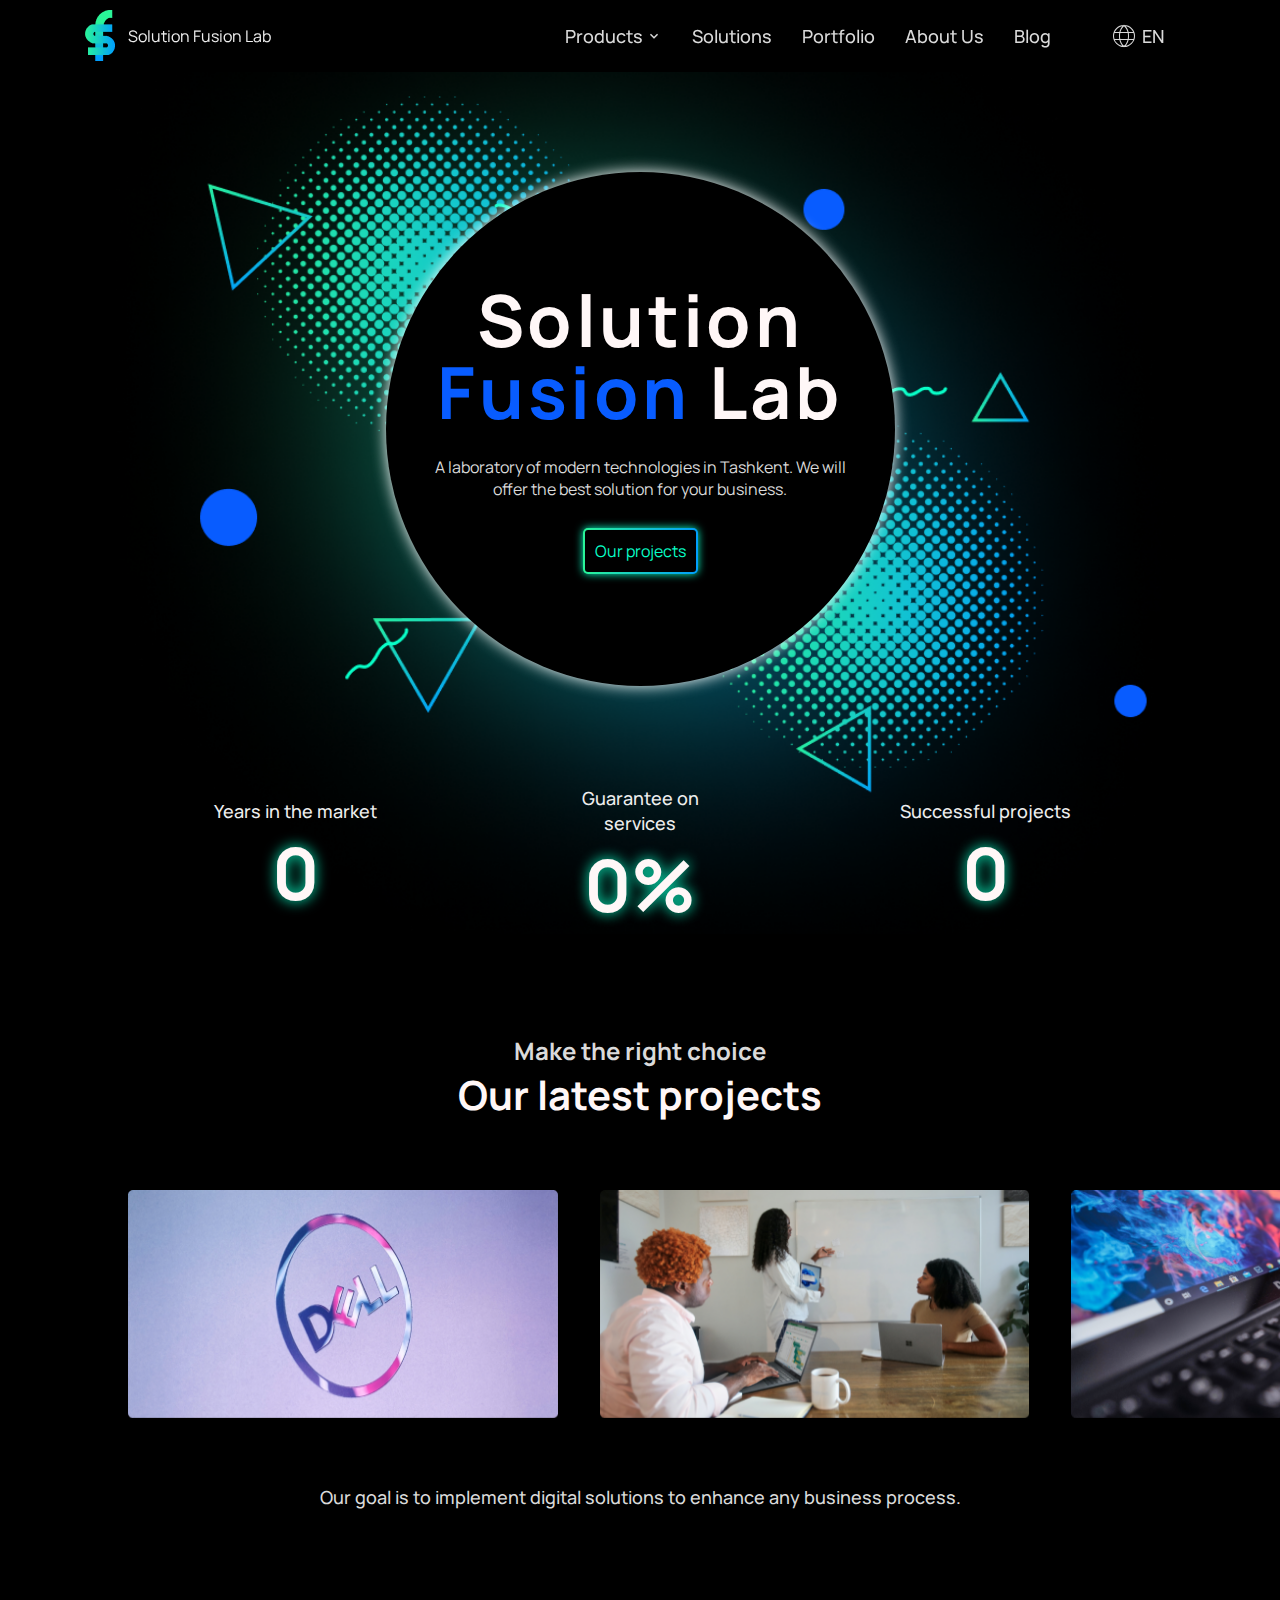
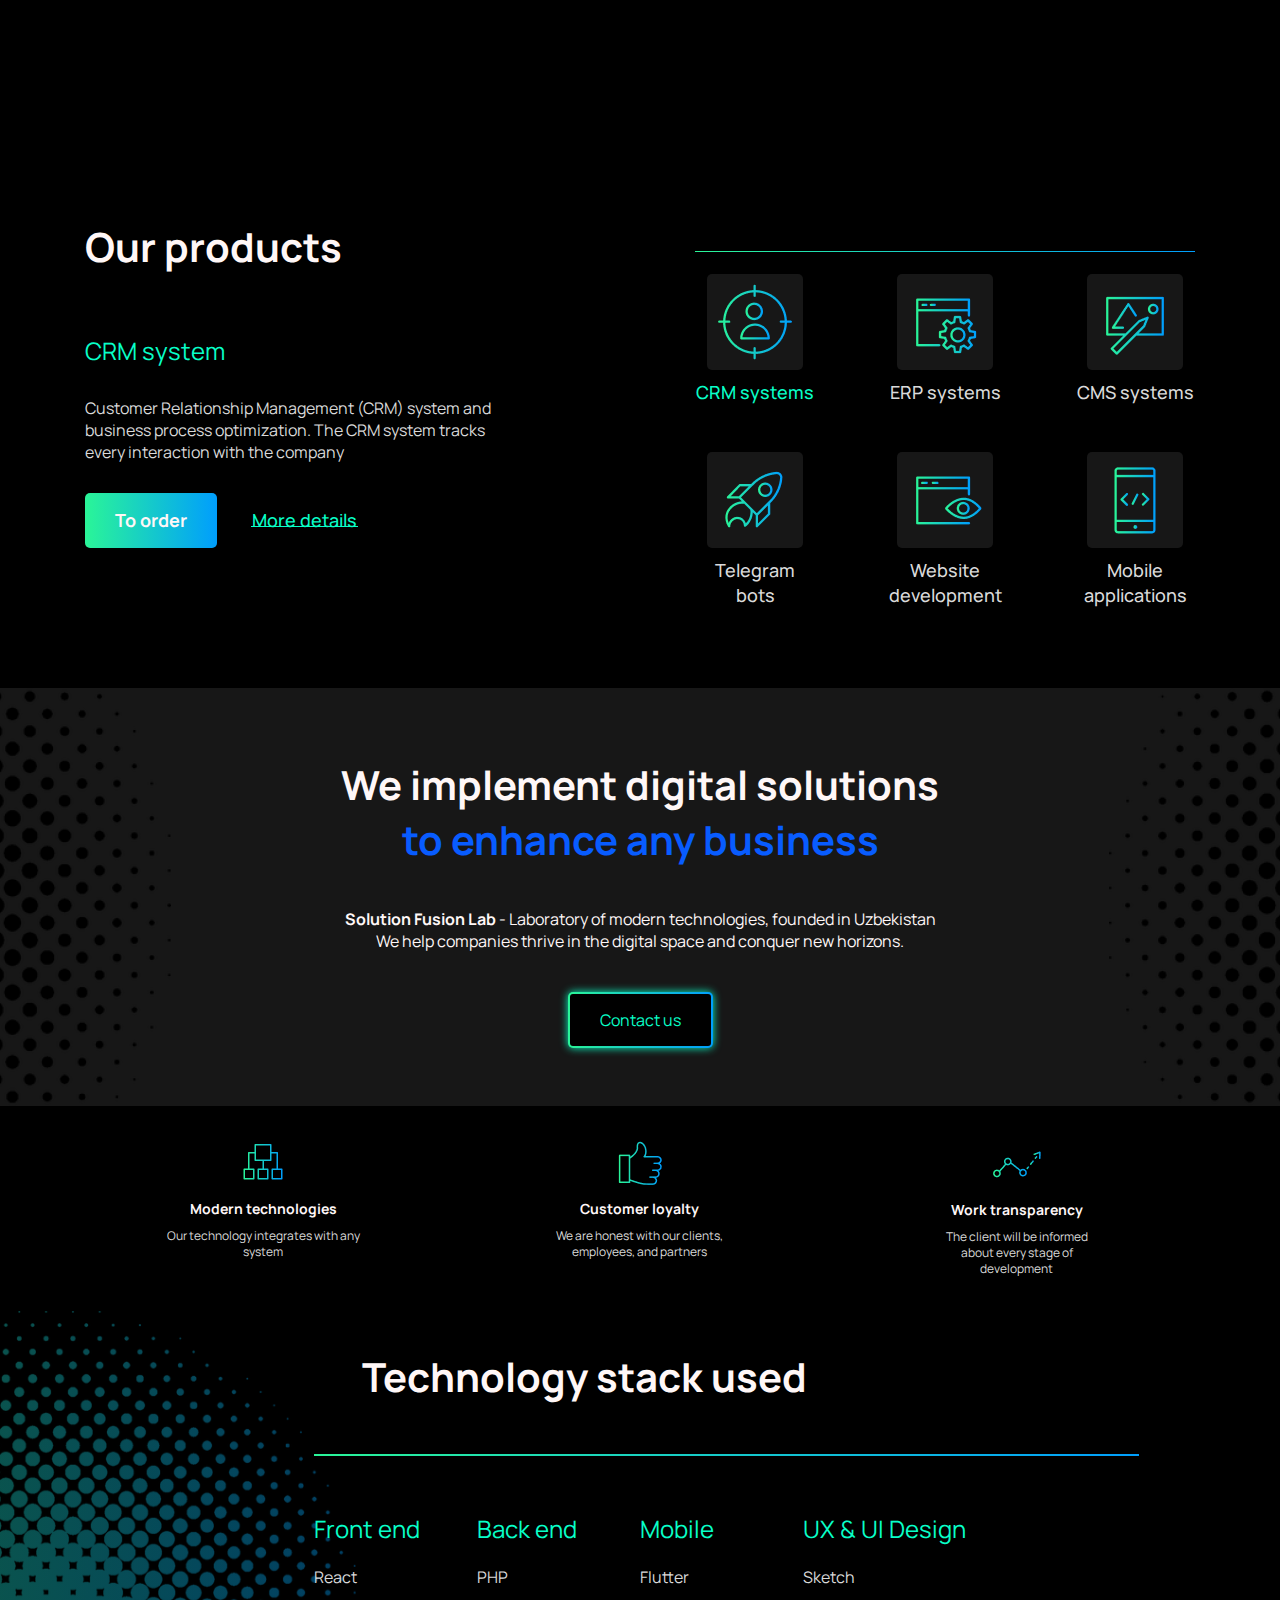
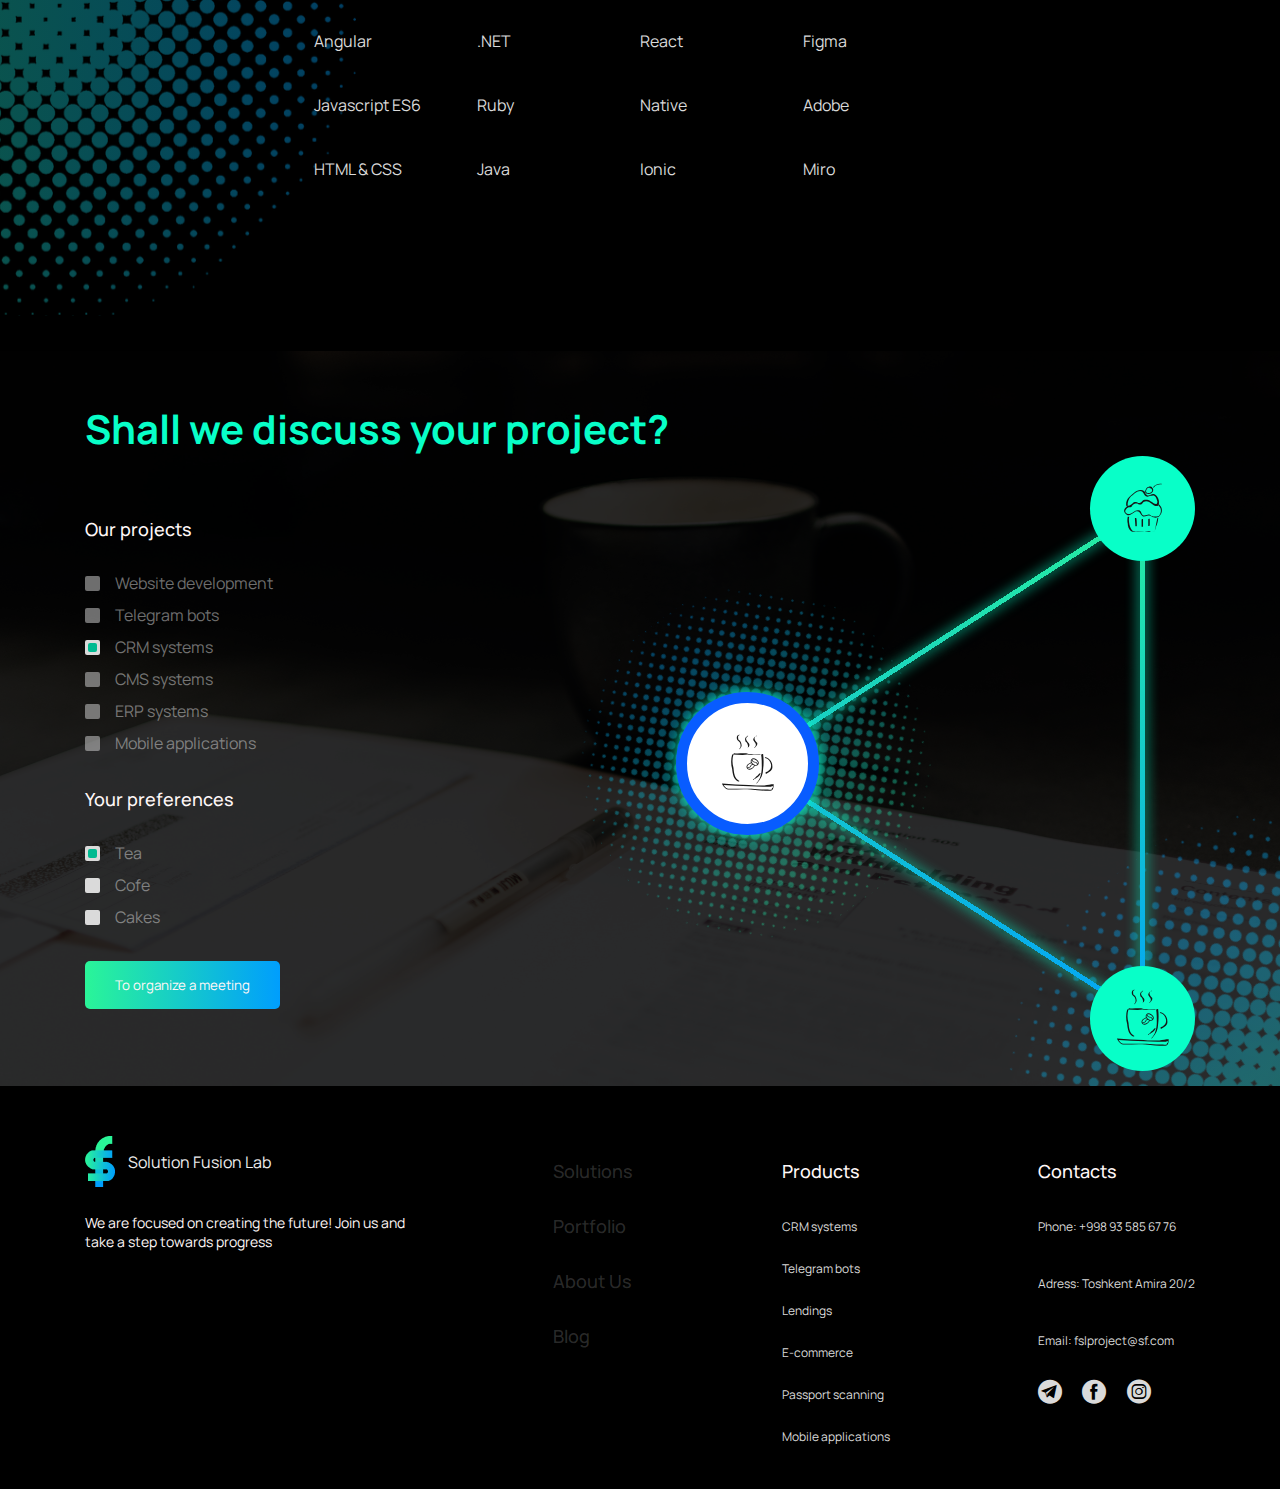
==== index.html @ a2c74d3d "first_upload" ====
<!DOCTYPE html>
<html lang="ru">

<head>
    <meta charset="UTF-8">
    <meta http-equiv="X-UA-Compatible" content="IE=edge">
    <meta name="viewport" content="width=device-width, initial-scale=1.0">
    <title>Main Page</title>
    <!-- Css - Стили -->

    <link rel="shortcut icon" href="./assets/images/header/headerlogo.png" type="image/x-icon">
    <link rel="stylesheet" href="https://unpkg.com/swiper/swiper-bundle.min.css" />
    <link rel="stylesheet" href="./styles/header.css">
    <link rel="stylesheet" href="./styles/style.css">
</head>

<body class="light">
    <div class="wrapper">
        <nav class="nav">
            <div class="container">
                <div class="nav__content">
                    <div class="nav__content-left">
                        <a href="./index.html" class="logo">
                            <img src="./assets/images/header/headerlogo.png" alt="logo">
                            <span>Solution Fusion Lab</span>
                        </a>
                    </div>
                    <!-- /.nav__content-left -->

                    <div class="nav__content-right">
                        <ul class="nav__list">
                            <li class="link">
                                <a href="#!" class="nav__list-link">Products</a>
                                <div class="sub-nav__list-box ">
                                    <ul class="sub-nav__list">
                                        <li class="link">
                                            <a href="#!" class="sub-nav__list-link  _icon-sites">
                                                Web development
                                            </a>
                                            <ul class="sub-sub-nav__list">
                                                <li class="link">
                                                    <a href="#!" class="sub-sub-nav__list-link">
                                                        Promotional website
                                                    </a>
                                                </li>
                                                <li class="link">
                                                    <a href="#!" class="sub-sub-nav__list-link">
                                                        Business card website
                                                    </a>
                                                </li>
                                                <li class="link">
                                                    <a href="#!" class="sub-sub-nav__list-link">
                                                        Catalog website
                                                    </a>
                                                </li>
                                                <li class="link">
                                                    <a href="#!" class="sub-sub-nav__list-link">
                                                        Landing
                                                    </a>
                                                </li>
                                                <li class="link">
                                                    <a href="#!"
                                                        class="sub-sub-nav__list-link">
                                                        Corporate website
                                                    </a>
                                                </li>
                                                <li class="link">
                                                    <a href="#!" class="sub-sub-nav__list-link">
                                                        E-commerce website
                                                    </a>
                                                </li>
                                            </ul>
                                        </li>
                                        <li class="link">
                                            <a href="#!" class="sub-nav__list-link  _icon-bots">Telegram bots</a>
                                        </li>
                                        <li class="link">
                                            <a href="#!" class="sub-nav__list-link  _icon-crm">CRM systems</a>
                                        </li>
                                        <li class="link">
                                            <a href="#!" class="sub-nav__list-link  _icon-cms">CMS systems</a>
                                        </li>
                                        <li class="link">
                                            <a href="#!" class="sub-nav__list-link  _icon-erp">ERP systems</a>
                                        </li>
                                        <li class="link">
                                            <a href="#!" class="sub-nav__list-link  _icon-mobile">
                                                Mobile applications
                                            </a>
                                        </li>
                                    </ul>
                                </div>
                            </li>
                            <li class="link"><a href="#!" class="nav__list-link">Solutions</a></li>
                            <li class="link"><a href="#!" class="nav__list-link">Portfolio</a></li>
                            <li class="link"><a href="./aboute.html" class="nav__list-link">About Us</a></li>
                            <li class="link"><a href="#!" class="nav__list-link ">Blog</a></li>
                            <li class="link _lang-li__btn" data-adaptive-size="992">

                            </li>
                        </ul>
                        <!-- /.nav__list -->

                    </div>
                    <!-- /.nav__content-right -->
                    <a href="#!" class="nav__menu-btn link">
                        <span class="menu-btn__line"></span>
                        <span class="menu-btn__line"></span>
                        <span class="menu-btn__line"></span>
                    </a>

                </div>
                <!-- /.nav__content -->
            </div>
            <!-- /.container -->
        </nav>
        <!-- /.nav -->

        <header class="header">

            <div class="container">
                <div class="header__content">
                    <div class="header__info">
                        <!-- <img src="./assets/images/header/header__cicle.svg" class="header__info-bg" alt="cicrle"> -->
                        <h1 class="header__info-title">
                            Solution <span>Fusion</span> Lab
                        </h1>
                        <h5 class="header__info-descr">
                            A laboratory of modern technologies in Tashkent. We will offer the best solution for your business.
                        </h5>

                        <a href="#!" class="header__info-btn btn__secondary">
                            Our projects
                        </a>
                    </div>

                    <div class="header__data">
                        <div class="header__data-item">
                            <h3 class="header__item-title">Years in the market</h3>
                            <p class="header__item-count">
                                <span data-counter="11,300">0</span>
                            </p>
                        </div>
                        <div class="header__data-item">
                            <h3 class="header__item-title">Guarantee on services</h3>
                            <p class="header__item-count">
                                <span data-counter="100,100">0</span>%
                            </p>

                        </div>
                        <div class="header__data-item">
                            <h3 class="header__item-title">Successful projects</h3>
                            <p class="header__item-count">
                                <span data-counter="500,25">0</span>
                            </p>
                        </div>
                    </div>
                </div>
                <!-- /.header__content -->
            </div>
            <!-- /.container -->
        </header>
        <!-- /.header -->

        <main class="main">
            <section class="our__projects">
                <!-- <img class="our__projects-bg" src="assets/rectangle.png" alt=""> -->
                <!-- <img class="our__projects-bg" src="assets/rectangle.png" alt=""> -->
                <div class="our__projects-titles">
                    <h3 class="our__projects-title">Make the right choice</h3>
                    <h2 class="our__projects-subtitle">Our latest projects</h2>
                </div>
                <!-- Slider main container -->
                <div class="swiper">
                    <!-- Additional required wrapper -->
                    <div class="swiper-wrapper">
                        <!-- Slides -->
                        <div class="swiper-slide">
                            <a href="#!">
                                <img src="assets/images/mainpage/our_projects/slider-img-1.png" alt="slide">
                            </a>
                        </div>
                        <div class="swiper-slide">
                            <a href="#!">
                                <img src="assets/images/mainpage/our_projects/slider-img-2.png" alt="slide">
                            </a>
                        </div>
                        <div class="swiper-slide">
                            <a href="#!">
                                <img src="assets/images/mainpage/our_projects/slider-img-3.png" alt="slide">
                            </a>
                        </div>
                        <div class="swiper-slide">
                            <a href="#!">
                                <img src="assets/images/mainpage/our_projects/slider-img-4.png" alt="slide">
                            </a>
                        </div>
                    </div>
                </div>
                <div class="our__projects-text">
                    <p>
                        Our goal is to implement digital solutions to enhance any business process.
                    </p>
                </div>
            </section>
            <!-- /.our__projects -->

            <section class="products">
                <div class="container">
                    <h2 class="products__title">Our projects</h2>
                    <div class="products__content">
                        <div class="products__content-left">

                            <div class="products__tab active" data-tabs-content="crm">
                                <h3 class="left__title active">CRM system</h3>
                                <p class="left__description">
                                    Customer Relationship Management (CRM) system and business process optimization. The CRM system tracks every interaction with the company
                                </p>
                            </div>
                            <div class="products__tab " data-tabs-content="erp">
                                <h3 class="left__title active">ERP-system</h3>
                                <p class="left__description">
                                    Enterprise Resource Planning (ERP) system designed to optimize all internal and external business processes.
                                </p>
                            </div>
                            <div class="products__tab " data-tabs-content="cms">
                                <h3 class="left__title active">CMS-system</h3>
                                <p class="left__description">
                                    Website content management system. It allows you to control the appearance of the website, publish content on it, and display or remove blocks.
                                </p>
                            </div>
                            <div class="products__tab " data-tabs-content="bots">
                                <h3 class="left__title active">Telegram bots</h3>
                                <p class="left__description">
                                    Telegram bot - a virtual interlocutor, integrated into messengers, and helps your business get closer to your customers.
                                </p>
                            </div>
                            <div class="products__tab " data-tabs-content="sites">
                                <h3 class="left__title active">CRM 7</h3>
                                <p class="left__description">
                                    Customer Relationship Management (CRM) system and business process optimization. The CRM system tracks every interaction with the company.
                                </p>
                            </div>
                            <div class="products__tab " data-tabs-content="mobile">
                                <h3 class="left__title active">Mobile applications</h3>
                                <p class="left__description">
                                    A mobile application is a software package, the functionality and design of which are tailored to the capabilities of mobile platforms.
                                </p>
                            </div>

                            <div class="left__btns-group">
                                <a href="#!" class="left__btn-order btn"><span>To order</span></a>
                                <a href="#!" class="left__btn-more">More details</a>
                            </div>
                        </div>

                        <div class="products__content-right">
                            <div class="right__btn-block">
                                <a data-tabs="crm" href="#!" class="right__btn-link active">
                                    <img src="assets/images/mainpage/products/crm.png" alt="">
                                </a>
                                <p class="right__btn-text">CRM systems</p>
                            </div>
                            <div class="right__btn-block">
                                <a data-tabs="erp" href="#!" class="right__btn-link">
                                    <img src="assets/images/mainpage/products/erp.png" alt="">
                                </a>
                                <p class="right__btn-text">ERP systems</p>
                            </div>
                            <div class="right__btn-block">
                                <a data-tabs="cms" href="#!" class="right__btn-link">
                                    <img src="assets/images/mainpage/products/cms.png" alt="">
                                </a>
                                <p class="right__btn-text">CMS systems</p>
                            </div>
                            <div class="right__btn-block">
                                <a data-tabs="bots" href="#!" class="right__btn-link">
                                    <img src="assets/images/mainpage/products/bots.png" alt="">
                                </a>
                                <p class="right__btn-text">Telegram bots</p>
                            </div>
                            <div class="right__btn-block">
                                <a data-tabs="sites" href="#!" class="right__btn-link">
                                    <img src="assets/images/mainpage/products/sites.png" alt="">
                                </a>
                                <p class="right__btn-text">Website development</p>
                            </div>
                            <div class="right__btn-block">
                                <a data-tabs="mobile" href="#!" class="right__btn-link">
                                    <img src="assets/images/mainpage/products/mobile.png" alt="">
                                </a>
                                <p class="right__btn-text">Mobile applications</p>
                            </div>
                        </div>
                    </div>
                </div>
            </section>
            <!-- /.products -->

            <section class="connect">
                <div class="connect__bg">
                    <div class="container">
                        <div class="connect__item">
                            <h2 class="connect__title">We implement digital solutions<br><span> to enhance any business</span>
                            </h2>
                            <p class="connect__text"> <span>Solution Fusion Lab</span> - Laboratory of modern technologies, founded in Uzbekistan</p>
                            <p class="connect__text">
                                We help companies thrive in the digital space and conquer new horizons.
                            </p>
                            <a href="#!" class="connect__btn btn__secondary">Contact us</a>
                        </div>
                    </div>
                    <!-- /.container -->
                </div>
                <!-- /.connect__bg -->

                <div class="container">
                    <div class="connect__icon">
                        <div class="connect__icon_item">
                            <img src="./assets/images/mainpage/implementation/first_impl.png" alt="">
                            <h4 class="icon__item_title">Modern technologies</h4>
                            <p class="icon__item_text">Our technology integrates with any system</p>
                        </div>
                        <div class="connect__icon_item">
                            <img src="./assets/images/mainpage/implementation/second_impl.png" alt="">
                            <h4 class="icon__item_title">Customer loyalty</h4>
                            <p class="icon__item_text">We are honest with our clients, employees, and partners</p>
                        </div>
                        <div class="connect__icon_item">
                            <img src="./assets/images/mainpage/implementation/third_impl.png" alt="">
                            <h4 class="icon__item_title">Work transparency</h4>
                            <p class="icon__item_text icon__third_text">The client will be informed about every stage of development
                            </p>
                        </div>
                    </div>

                </div>
            </section>
            <!-- /.connect -->

            <section class="technology">
                <div class="container">
                    <div class="technology__inner">
                        <h2 class="technology__inner-title">Technology stack used</h2>
                        <div class="technology__inner-list">
                            <div class="inner__list_item">
                                <h3 class="list__item-title">Front end</h3>
                                <p class="list__item-text">React</p>
                                <p class="list__item-text">Angular</p>
                                <p class="list__item-text">Javascript ES6</p>
                                <p class="list__item-text">HTML & CSS</p>
                            </div>
                            <div class="inner__list_item">
                                <h3 class="list__item-title">Back end</h3>
                                <p class="list__item-text">PHP</p>
                                <p class="list__item-text">.NET</p>
                                <p class="list__item-text">Ruby</p>
                                <p class="list__item-text">Java</p>
                            </div>
                            <div class="inner__list_item">
                                <h3 class="list__item-title">Mobile</h3>
                                <p class="list__item-text">Flutter</p>
                                <p class="list__item-text">React </p>
                                <p class="list__item-text">Native</p>
                                <p class="list__item-text">Ionic</p>
                            </div>
                            <div class="inner__list_item">
                                <h3 class="list__item-title">UX & UI Design</h3>
                                <p class="list__item-text">Sketch</p>
                                <p class="list__item-text">Figma</p>
                                <p class="list__item-text">Adobe</p>
                                <p class="list__item-text">Miro</p>
                            </div>
                        </div>
                    </div>
                </div>
            </section>
            <!-- /.technology-->

            <section class="tg__project">
                <div class="container">
                    <h2 class="tg__project-title">Shall we discuss your project?</h2>
                    <div class="tg__project-grid">
                        <div class="tg__project-left">
                            <form class="tg__project-form" method="GET">
                                <div class="tg__project-elem">
                                    <h4 class="tg__creation-name">Our projects</h4>
                                    <label class="tg__creation-label">
                                        <input type="checkbox">
                                        <span>Website development</span>
                                    </label>
                                    <label class="tg__creation-label">
                                        <input type="checkbox">
                                        <span>Telegram bots </span>
                                    </label>
                                    <label class="tg__creation-label">
                                        <input type="checkbox" checked>
                                        <span>CRM systems</span>
                                    </label>
                                    <label class="tg__creation-label">
                                        <input type="checkbox">
                                        <span>CMS systems</span>
                                    </label>
                                    <label class="tg__creation-label">
                                        <input type="checkbox">
                                        <span>ERP systems </span>
                                    </label>
                                    <label class="tg__creation-label">
                                        <input type="checkbox">
                                        <span>Mobile applications</span>
                                    </label>
                                </div>
                                <div class="tg__project-elem">
                                    <h4 class="tg__creation-name">Your preferences</h4>
                                    <label class="tg__creation-label tg__project-radio" data-select="tea">
                                        <input type="radio" name="choice1" required checked>
                                        <span>Tea</span>
                                    </label>
                                    <label class="tg__creation-label tg__project-radio" data-select="coffee">
                                        <input type="radio" name="choice1" required>
                                        <span>Cofe</span>
                                    </label>
                                    <label class="tg__creation-label tg__project-radio" data-select="cake">
                                        <input type="radio" name="choice1" required>
                                        <span>Cakes</span>
                                    </label>
                                </div>
                                <button class="btn">To organize a meeting</button>
                            </form>
                        </div>
                        <div class="tg__project-right">
                            <div class="tg__project-abs">
                                <img src="./assets/images/bot_page/neon-coffee.svg" alt="" class="tg__project-selected">
                            </div>
                            <img src="./assets/images/bot_page/tg-project.svg" alt="" class="tg__project-abs2">
                            <div class="tg__project-triangle">
                                <img src="./assets/images/bot_page/triangle.svg" alt="">
                                <div class="tg__project-item tg__project-item1">
                                    <img src="./assets/images/bot_page/neon-capcake.svg" alt="" data-select="cake">
                                </div>
                                <div class="tg__project-item tg__project-item2 active">
                                    <img src="./assets/images/bot_page/neon-tea.svg" alt="" data-select="tea">
                                </div>
                                <div class="tg__project-item tg__project-item3">
                                    <img src="./assets/images/bot_page/neon-coffee.svg" alt="" data-select="coffee">
                                </div>
                            </div>
                        </div>
                    </div>
                </div>
                <img src="./assets/images/bot_page/bg-tea.jpg" alt="" class="tg__project-bg">
                <img src="./assets/images/bot_page/tg-project.svg" alt="" class="tg__project-decor">
            </section>
            <!-- /.tg__project  -->

        </main>
        <!-- /.main -->



        <footer class="footer">
            <div class="container">
                <div class="footer__content">
                    <div class="footer__logo-part">
                        <a href="./index.html" class="logo">
                            <img src="./assets/images/header/headerlogo.png" alt="logo">
                            <span>Solution Fusion Lab</span>
                        </a>

                        <p class="footer__descr">
                            We are focused on creating the future! Join us and take a step towards progress
                        </p>
                    </div>
                    <!-- /.footer__logo-part -->
                    <ul class="footer__links-list">
                        <li><a href="#!" class="link disabled">Solutions</a></li>
                        <li><a href="#!" class="link disabled">Portfolio</a></li>
                        <li><a href="#!" class="link disabled">About Us</a></li>
                        <li><a href="#!" class="link disabled">Blog</a></li>
                    </ul>
                    <!-- /.footer__links-list -->
                    <div class="footer__products">
                        <h2 class="footer__products-title">Products</h2>
                        <ul class="footer__products-list">
                            <li>
                                <a href="#!" class="link footer__products-links">
                                    CRM systems
                                </a>
                            </li>
                            <li>
                                <a href="#!" class="link footer__products-links">
                                    Telegram bots
                                </a>
                            </li>
                            <li>
                                <a href="#!" class="link footer__products-links">
                                    Lendings
                                </a>
                            </li>
                            <li>
                                <a href="#!" class="link footer__products-links">
                                    E-commerce
                                </a>
                            </li>
                            <li>
                                <a href="#!" class="link footer__products-links">
                                    Passport scanning
                                </a>
                            </li>
                            <li>
                                <a href="#!" class="link footer__products-links">
                                    Mobile applications
                                </a>
                            </li>
                        </ul>
                    </div>
                    <!-- /.footer__products -->
                    <div class="footer__contacts">
                        <h2 class="footer__contacts-title">Contacts</h2>
                        <ul class="footer__contacts-list">
                            <li>
                                <a href="tel:+998935856774" class="link footer__contacts-links">
                                    Phone: +998 93 585 67 76


                                </a>
                            </li>
                            <li>
                                <a href="https://www.google.ru/maps/place/62+%D0%BF%D1%80%D0%BE%D1%81%D0%BF%D0%B5%D0%BA%D1%82+%D0%90%D0%BC%D0%B8%D1%80%D0%B0+%D0%A2%D0%B5%D0%BC%D1%83%D1%80%D0%B0,+%D0%A2%D0%B0%D1%88%D0%BA%D0%B5%D0%BD%D1%82,+%D0%A3%D0%B7%D0%B1%D0%B5%D0%BA%D0%B8%D1%81%D1%82%D0%B0%D0%BD/@41.3270531,69.281607,17z/data=!3m1!4b1!4m5!3m4!1s0x38ae8b4a76230827:0x12e335ffb127c103!8m2!3d41.3270491!4d69.2837957"
                                    class="link footer__contacts-links" target="_blank">
                                    Adress: Toshkent Amira 20/2
                                </a>
                            </li>
                            <li>
                                <a href="mailto:fslproject@.com" class="link footer__contacts-links">
                                    Email: fslproject@sf.com
                                </a>
                            </li>
                        </ul>
                        <!-- /.footer__contacts-list -->
                        <ul class="footer__social-list">
                            <li>
                                <a href="#!" class="footer__social-link _icon-telegram"></a>
                            </li>
                            <li>
                                <a href="#!" class="footer__social-link _icon-facebook"></a>
                            </li>
                            <li>
                                <a href="#!" class="footer__social-link _icon-instagram"></a>
                            </li>
                        </ul>
                        <!-- /.footer__social-list -->
                    </div>
                    <!-- /.footer__contacts -->

                </div>
                <!-- /.footer__content -->
            </div>
            <!-- /.container -->
        </footer>
        <!-- /.footer -->
    </div>
    <!-- /.wrapper -->
    <!-- /. slider-kid -->
    <script src="https://unpkg.com/swiper/swiper-bundle.min.js"></script>
    <script src="./scripts/options/slider.js"></script>
    <!-- /. slider-kid -->

    <script src="./scripts/components/tg_project.js"></script>
    <script src="./scripts/options/nav.js"></script>
    <script src="./scripts/options/counter.js"></script>
    <script src="./scripts/products_tab.js"></script>
    <!-- Js - скрипты -->
</body>

</html>
---- styles/header.css ----
.header__content {
    width: 100%;
    margin-top: 100px;
    display: -webkit-box;
    display: -ms-flexbox;
    display: flex;
    -webkit-box-pack: center;
    -ms-flex-pack: center;
    justify-content: center;
    -webkit-box-orient: vertical;
    -webkit-box-direction: normal;
    -ms-flex-direction: column;
    flex-direction: column;
    -webkit-box-align: stretch;
    -ms-flex-align: stretch;
    align-items: stretch
}

.header__info {
    margin: 0 auto;
    display: -webkit-box;
    display: -ms-flexbox;
    display: flex;
    -webkit-box-orient: vertical;
    -webkit-box-direction: normal;
    -ms-flex-direction: column;
    flex-direction: column;
    -webkit-box-pack: center;
    -ms-flex-pack: center;
    justify-content: center;
    -webkit-box-align: center;
    -ms-flex-align: center;
    align-items: center;
    text-align: center;
    width: 100%;
    max-width: 509px;
    background: var(--blackColor);
    border-radius: 50%;
    padding: 112px 48px;
    -webkit-box-shadow: 0 0 15px #fff;
    box-shadow: 0 0 15px #fff;
    position: relative;
    z-index: 1
}

.header__info-title {
    font-weight: 700;
    font-size: 72px;
    line-height: 100%;
    text-align: center;
    letter-spacing: .05em
}

.header__info-title span {
    color: #085cff
}

.header__info-descr {
    width: 100%;
    max-width: 414px;
    font-size: 16px;
    line-height: 22px;
    font-weight: 400;
    color: var(--secondaryItemColor);
    margin: 28px 0
}

.header__info-btn {
    padding: 15px 30px
}

.header__data {
    display: -webkit-box;
    display: -ms-flexbox;
    display: flex;
    width: 100%;
    max-width: 865px;
    margin: 0 auto;
    -webkit-box-pack: justify;
    -ms-flex-pack: justify;
    justify-content: space-between;
    margin-top: 100px;
    -webkit-box-align: center;
    -ms-flex-align: center;
    align-items: center
}

.header__data-item {
    display: -webkit-box;
    display: -ms-flexbox;
    display: flex;
    -webkit-box-orient: vertical;
    -webkit-box-direction: normal;
    -ms-flex-direction: column;
    flex-direction: column;
    -webkit-box-align: center;
    -ms-flex-align: center;
    align-items: center;
    -webkit-box-pack: center;
    -ms-flex-pack: center;
    justify-content: center;
    width: 175px
}

.header__item-title {
    font-weight: 500;
    font-size: 18px;
    line-height: 25px;
    text-align: center;
    color: #eee;
    width: 100%
}

.header__item-count {
    text-shadow: 0px 0px 14px var(--primaryItemColor);
    font-weight: 700;
    font-size: 72px;
    color: var(--titleColor);
    line-height: 98px
}


@media (max-width: 768px) {
    .header__data {
        -webkit-box-orient: vertical;
        -webkit-box-direction: normal;
        -ms-flex-direction: column;
        flex-direction: column
    }

    .header__data-item {
        width: 100%;
        padding: 24px 0
    }

    .header__data-item:not(:last-child) {
        border-bottom: 1px solid var(--secondaryItemColorDark)
    }
}

@media (max-width: 576px) {
    .header__content {
        margin-top: 50px
    }

    .header__info {
        padding: 40px 22px;
        width: 340px;
        height: 340px
    }

    .header__info-title {
        font-size: 48px;
        line-height: 106.6%;
        letter-spacing: normal;
        width: 100%;
        max-width: 252px
    }

    .header__info-descr {
        font-size: 12px;
        line-height: 16px;
    }
}
---- styles/style.css ----
@import './options/reset.css';
@import './components/tg_project.css';
@import './components/slider.css';

.header {
  width: 100%;
}

.header__content{
  background: url('./../assets/images/mainpage/header_bg.png') no-repeat center / cover;
  margin: unset;
  padding-top: 100px;
}

.main {
  width: 100%;
  -webkit-box-flex: 1;
  -ms-flex-positive: 1;
  flex-grow: 1
}

.main__content {
  width: 100%
}

.products {
  padding: 9px 0 80px 0;
  background: #000;
  margin-top: 200px
}

.products__title {
  font-weight: 700;
  font-size: 40px;
  line-height: 55px;
  color: #fff7f7
}

.products__content {
  display: -webkit-box;
  display: -ms-flexbox;
  display: flex;
  -webkit-box-pack: justify;
  -ms-flex-pack: justify;
  justify-content: space-between;
  -webkit-box-align: center;
  -ms-flex-align: center;
  align-items: center
}

.products__content-left {
  max-width: 435px;
  width: 100%;
  margin-right: 15px
}

.products__tab {
  visibility: hidden;
  opacity: 0;
  top: 0;
  left: 0;
  -webkit-transition: opacity 1s linear;
  -o-transition: opacity 1s linear;
  transition: opacity 1s linear;
  position: absolute
}

.products__tab.active {
  position: static;
  visibility: visible;
  opacity: 1
}

.left__title {
  font-weight: 400;
  font-size: 24px;
  line-height: 33px;
  color: #08ffc8
}

.left__description {
  font-weight: 400;
  font-size: 16px;
  line-height: 22px;
  color: #dadada;
  margin: 30px 0
}

.left__btns-group {
  display: -webkit-box;
  display: -ms-flexbox;
  display: flex;
  -webkit-box-align: center;
  -ms-flex-align: center;
  align-items: center
}

.left__btn-order {
  font-weight: 700;
  font-size: 18px;
  line-height: 25px;
  padding: 15px 30px
}

.left__btn-more {
  font-weight: 500;
  font-size: 18px;
  line-height: 25px;
  margin: 15px 12px 15px 34px;
  padding: 0 1px;
  color: #08ffc8;
  position: relative
}

.left__btn-more::after {
  content: "";
  width: 100%;
  height: .5px;
  background: #08ffc8;
  position: absolute;
  left: 0;
  top: 75%
}

.products__content-right {
  display: -ms-grid;
  display: grid;
  -ms-grid-columns: 1fr, 3;
  grid-template-columns: repeat(3, 1fr);
  row-gap: 47px;
  -webkit-column-gap: 70px;
  -moz-column-gap: 70px;
  column-gap: 70px;
  position: relative
}

.products__content-right::before {
  content: "";
  width: 100%;
  height: 1px;
  position: absolute;
  background: -webkit-gradient(linear, left top, right top, from(#2AF598), to(#009EFD));
  background: -o-linear-gradient(left, #2AF598 0%, #009EFD 100%);
  background: linear-gradient(90deg, #2AF598 0%, #009EFD 100%);
  top: -23px
}

.right__btn-block {
  display: -webkit-box;
  display: -ms-flexbox;
  display: flex;
  -webkit-box-pack: center;
  -ms-flex-pack: center;
  justify-content: center;
  -webkit-box-align: center;
  -ms-flex-align: center;
  align-items: center;
  -webkit-box-orient: vertical;
  -webkit-box-direction: normal;
  -ms-flex-direction: column;
  flex-direction: column
}

.right__btn-link {
  display: -webkit-box;
  display: -ms-flexbox;
  display: flex;
  -webkit-box-pack: center;
  -ms-flex-pack: center;
  justify-content: center;
  -webkit-box-align: center;
  -ms-flex-align: center;
  align-items: center;
  width: 96px;
  height: 96px;
  background: #171717;
  border-radius: 5px;
  -webkit-transition: all .3s linear;
  -o-transition: all .3s linear;
  transition: all .3s linear
}

.right__btn-link.active~.right__btn-text {
  color: #08ffc8
}

.right__btn-link:hover {
  -webkit-transform: scale(1.1);
  -ms-transform: scale(1.1);
  transform: scale(1.1)
}

.right__btn-link:hover img {
  -webkit-filter: drop-shadow(0px 0px 20px #08FFC8);
  filter: drop-shadow(0px 0px 20px #08FFC8);
  -webkit-transform: scale(1.1);
  -ms-transform: scale(1.1);
  transform: scale(1.1)
}

.right__btn-link img {
  width: 76px;
  height: 76px;
  -webkit-transition: all .3s linear;
  -o-transition: all .3s linear;
  transition: all .3s linear
}

.right__btn-text {
  font-weight: 500;
  font-size: 18px;
  line-height: 25px;
  text-align: center;
  color: #dadada;
  margin-top: 10px;
  max-width: 120px;
  width: 100%;
  -webkit-user-select: none;
  -moz-user-select: none;
  -ms-user-select: none;
  user-select: none;
  -webkit-transition: all .3s linear;
  -o-transition: all .3s linear;
  transition: all .3s linear
}

.connect {
  width: 100%;
}

.connect__bg {
  z-index: 1;
  position: relative;
  width: 100%;
  padding-top: 69px;
  padding-bottom: 58px;
  margin-bottom: 33px;
  background: url('./../assets/images/mainpage/dots__connect.png') -616px no-repeat, url('./../assets/images/mainpage/dots__connect.png') calc(100% + 616px) no-repeat, var(--secondaryItemColorDark);
}

.connect__item {
  display: -webkit-box;
  display: -ms-flexbox;
  display: flex;
  -webkit-box-orient: vertical;
  -webkit-box-direction: normal;
  -ms-flex-direction: column;
  flex-direction: column;
  -webkit-box-align: center;
  -ms-flex-align: center;
  align-items: center;
}

.connect__title {
  font-family: "Manrope";
  font-style: normal;
  font-weight: 700;
  font-size: 40px;
  line-height: 55px;
  text-align: center;
  color: #fff7f7;
  max-width: 898px;
  margin-bottom: 41px
}

.connect__title span {
  color: #085cff
}

.connect__text {
  font-family: "Manrope";
  font-style: normal;
  font-weight: 400;
  font-size: 16px;
  line-height: 22px;
  text-align: center;
  color: #fff7f7;
  max-width: 752px
}

.connect__text span {
  font-weight: 700;
  color: #fff7f7
}

.connect .connect__btn {
  margin-top: 40px;
  padding: 15px 30px
}

.connect__icon {
  display: -webkit-box;
  display: -ms-flexbox;
  display: flex;
  -ms-flex-pack: distribute;
  justify-content: space-around;
  width: 100%;
  gap: 20px;
}

.connect__icon_item {
  display: -webkit-box;
  display: -ms-flexbox;
  display: flex;
  -webkit-box-orient: vertical;
  -webkit-box-direction: normal;
  -ms-flex-direction: column;
  flex-direction: column;
  -webkit-box-align: center;
  -ms-flex-align: center;
  align-items: center;
  width: 100%;
  max-width: 224px
}

.icon__item_title {
  font-family: var(--primaryTitleFont);
  font-style: normal;
  font-weight: 700;
  font-size: 14px;
  line-height: 19px;
  text-align: center;
  color: var(--titleColor);
  margin-top: 10px;
  margin-bottom: 10px
}

.icon__item_text {
  font-family: var(--primaryFont);
  font-weight: 400;
  font-size: 12px;
  line-height: 16px;
  display: -webkit-box;
  display: -ms-flexbox;
  display: flex;
  -webkit-box-align: center;
  -ms-flex-align: center;
  align-items: center;
  text-align: center;
  color: #dadada;
  max-width: 224px
}

.icon__third_text {
  max-width: 169px;
  width: 100%
}

.technology {
  padding-top: 72px;
  padding-bottom: 150px;
  background: url('./../assets/images/mainpage/cirle_technology.svg') no-repeat -250px center;
}

.technology__inner {
  display: -webkit-box;
  display: -ms-flexbox;
  display: flex;
  -webkit-box-orient: vertical;
  -webkit-box-direction: normal;
  -ms-flex-direction: column;
  flex-direction: column;
  -webkit-box-align: center;
  -ms-flex-align: center;
  align-items: center
}

.technology__inner-title {
  font-family: var(--primaryFont);
  font-weight: 700;
  font-size: 40px;
  line-height: 55px;
  color: var(--titleColor);
  padding-bottom: 50px;
  max-width: 523px;
  margin-right: 10%
}

.technology__inner-list {
  display: -ms-grid;
  display: grid;
  -ms-grid-columns: 1fr, 4;
  grid-template-columns: repeat(4, 1fr)
}

.inner__list_item {
  padding-top: 58px
}

.technology__inner-list::before {
  content: "";
  position: absolute;
  max-width: 825px;
  width: 100%;
  height: 2px;
  background: var(--gradient)
}

.list__item-title {
  font-family: var(--primaryFont);
  font-style: normal;
  font-weight: 400;
  font-size: 24px;
  line-height: 33px;
  color: var(--primaryItemColor)
}

.list__item-text {
  font-family: var(--primaryFont);
  font-style: normal;
  font-weight: 400;
  font-size: 16px;
  line-height: 400%;
  color: var(--secondaryItemColor)
}


@media(max-width: 992px) {



  .left__description {
    width: 100%;
    max-width: 350px
  }

  .products__content-right {
    -webkit-column-gap: 40px;
    -moz-column-gap: 40px;
    column-gap: 40px;
    row-gap: 23px;
    -webkit-box-pack: justify;
    -ms-flex-pack: justify;
    justify-content: space-between
  }

  .right__btn-text {
    max-width: 90px
  }

  .connect .connect__title {
    font-size: 33px;
    max-width: 569px
  }

  .connect .connect__text {
    font-size: 14px
  }

  .icon__third_text {
    max-width: 224px
  }

  .technology__inner-list::before {
    max-width: 710px
  }
}

@media(max-width: 768px) {
  .header__content {
    background: unset;
  }

  .connect__bg {
    background: var(--secondaryItemColorDark)
  }

  .connect__icon {
    display: -webkit-box;
    display: -ms-flexbox;
    display: flex;
    -webkit-box-orient: vertical;
    -webkit-box-direction: normal;
    -ms-flex-direction: column;
    flex-direction: column;
    align-items: center;
    gap: 30px;
    padding-bottom: 97px;
    border-bottom: 1px solid var(--secondaryItemColorDark);
  }

  .products {
    margin-top: 66px;
  }

  .products__title {
    text-align: center;
    margin-bottom: 50px
  }

  .products__content {
    -webkit-box-pack: center;
    -ms-flex-pack: center;
    justify-content: center
  }

  .products__content-left {
    display: none
  }

  .products__content-right::before {
    display: none
  }

  .products__content-right {
    -webkit-column-gap: 20px;
    -moz-column-gap: 20px;
    column-gap: 20px;
    row-gap: 23px;
    -webkit-box-pack: justify;
    -ms-flex-pack: justify;
    justify-content: space-between
  }

  .technology__inner {
    -webkit-box-align: center;
    -ms-flex-align: center;
    align-items: center
  }

  .technology {
    padding-top: 29px;
    padding-bottom: 49px
  }

  .technology__inner-list {
    display: -ms-grid;
    display: grid;
    -ms-grid-columns: 1fr, 2;
    grid-template-columns: repeat(2, 1fr)
  }

  .technology__inner-title {
    font-size: 24px;
    line-height: 33px
  }

  .inner__list_item {
    padding: 0;
    font-size: 16px
  }

  .inner__list_item:first-child {
    margin-bottom: 50px
  }

  .technology__inner-list::before {
    content: "";
    display: none
  }
}

@media(max-width: 576px) {
  .products__title {
    font-size: 24px
  }

  .products__content-right {
    -ms-grid-columns: 1fr, 2;
    grid-template-columns: repeat(2, 1fr)
  }

  .right__btn-link {
    width: 147px;
    height: 147px
  }

  .right__btn-link img {
    width: 116.38px;
    height: 116.38px
  }

  .connect .connect__title {
    font-size: 24px;
    line-height: 33px
  }

  .connect .connect__text {
    max-width: 345px
  }

  .connect .connect__text:nth-of-type(2) {
    margin-top: 20px
  }

  .technology__inner-title {
    text-align: left
  }
}
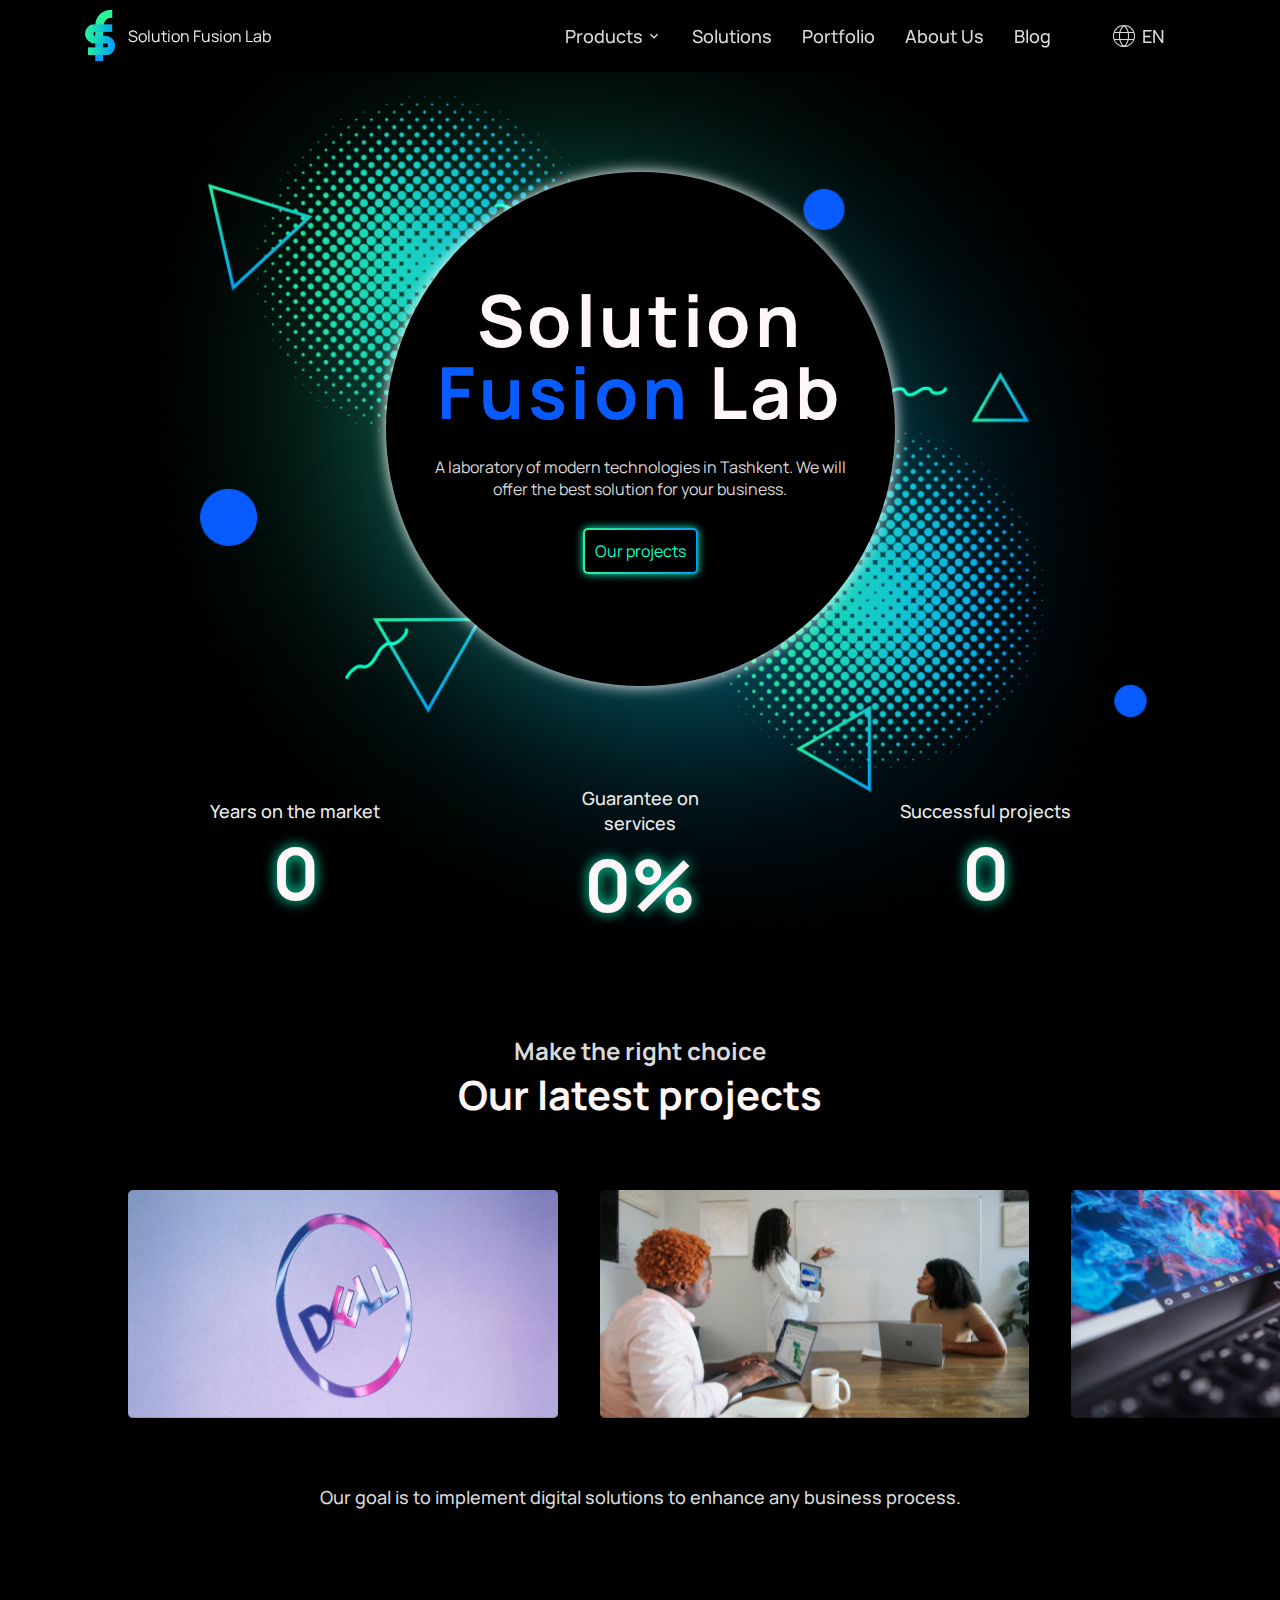
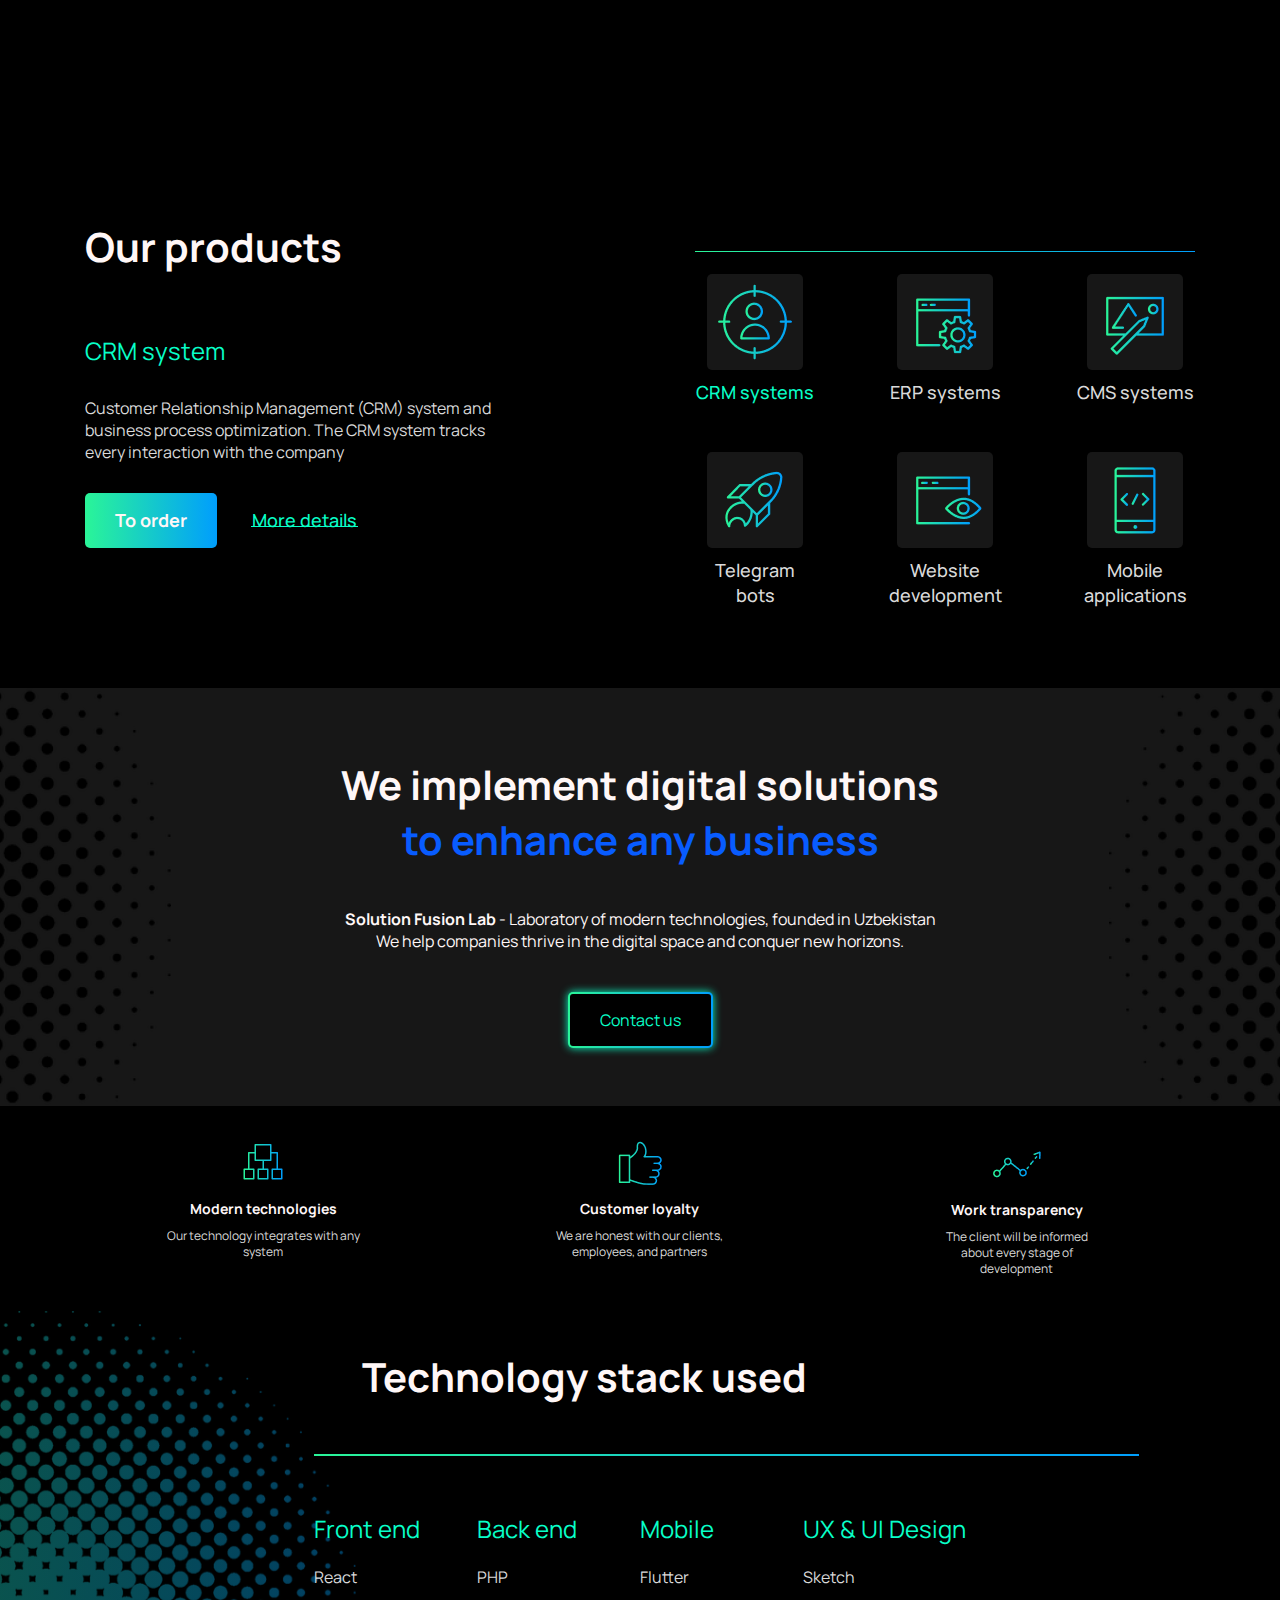
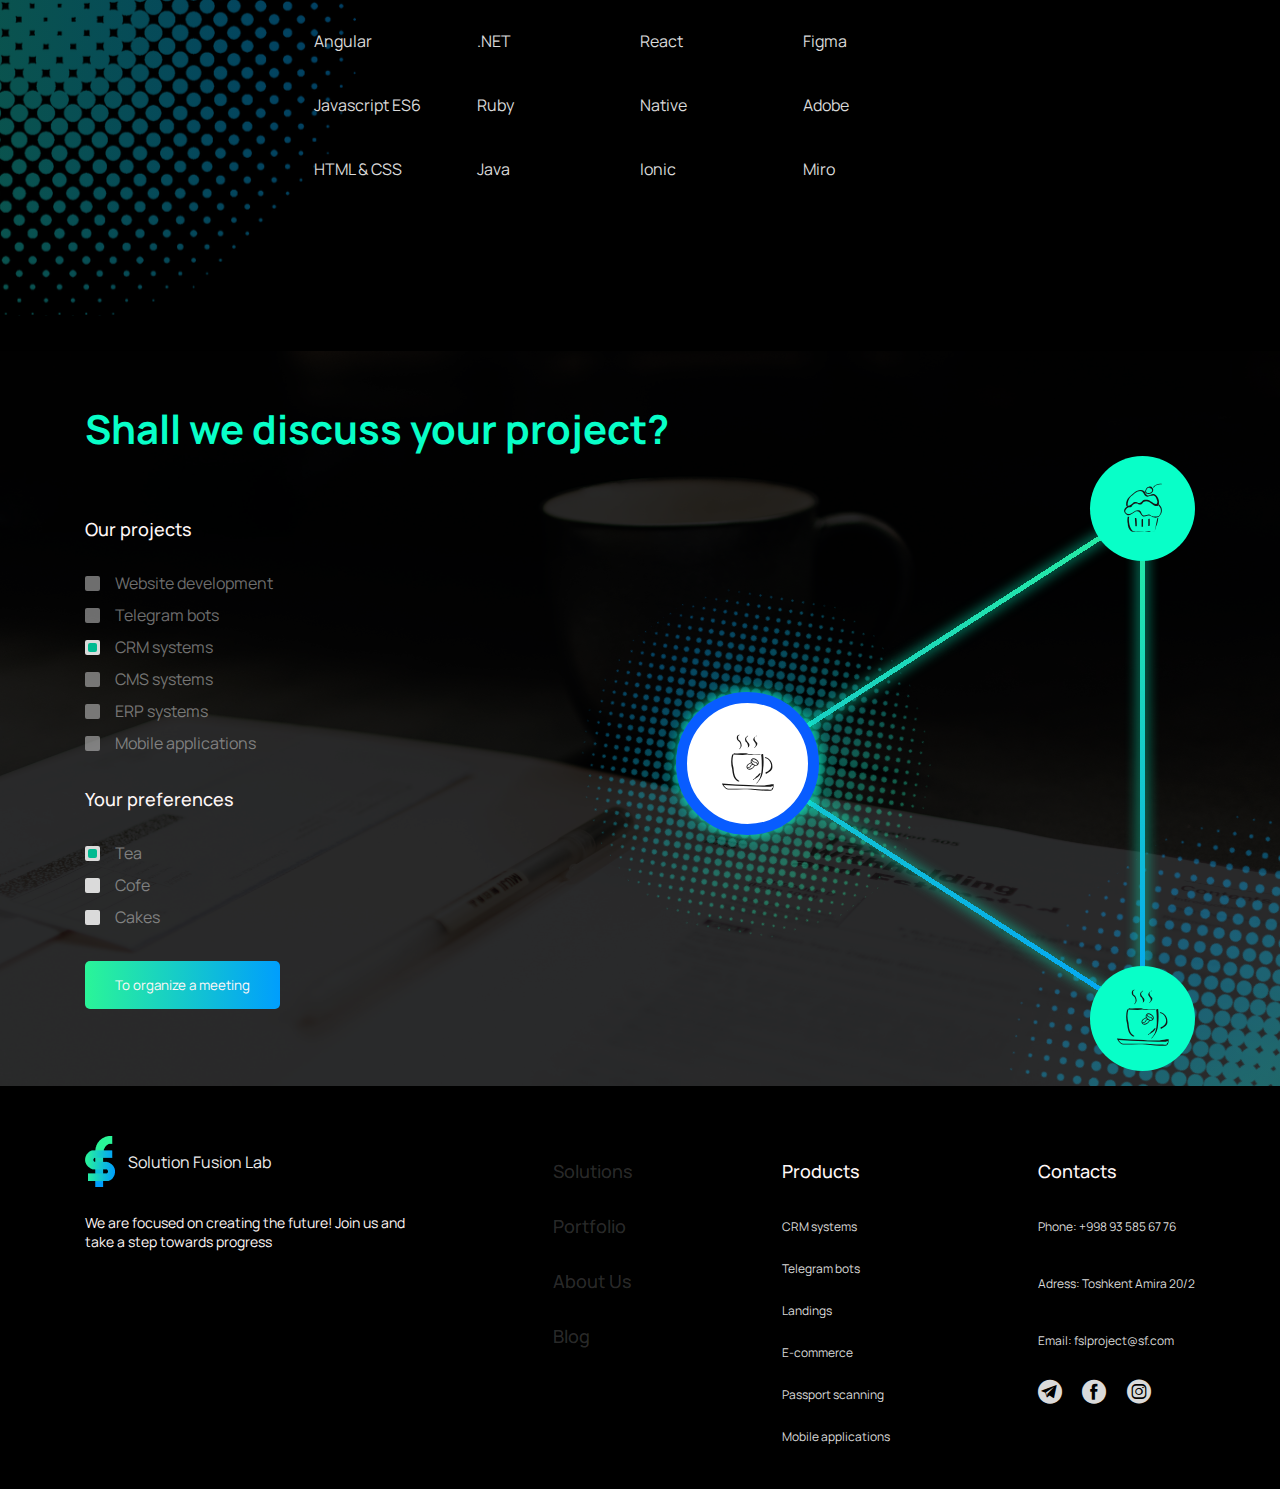
==== commit 576c0196: "Update index.html" ====
--- a/index.html
+++ b/index.html
@@ -136,7 +136,7 @@
 
                     <div class="header__data">
                         <div class="header__data-item">
-                            <h3 class="header__item-title">Years in the market</h3>
+                            <h3 class="header__item-title">Years on the market</h3>
                             <p class="header__item-count">
                                 <span data-counter="11,300">0</span>
                             </p>
@@ -494,7 +494,7 @@
                             </li>
                             <li>
                                 <a href="#!" class="link footer__products-links">
-                                    Lendings
+                                    Landings
                                 </a>
                             </li>
                             <li>
@@ -573,4 +573,4 @@
     <!-- Js - скрипты -->
 </body>
 
-</html>+</html>
